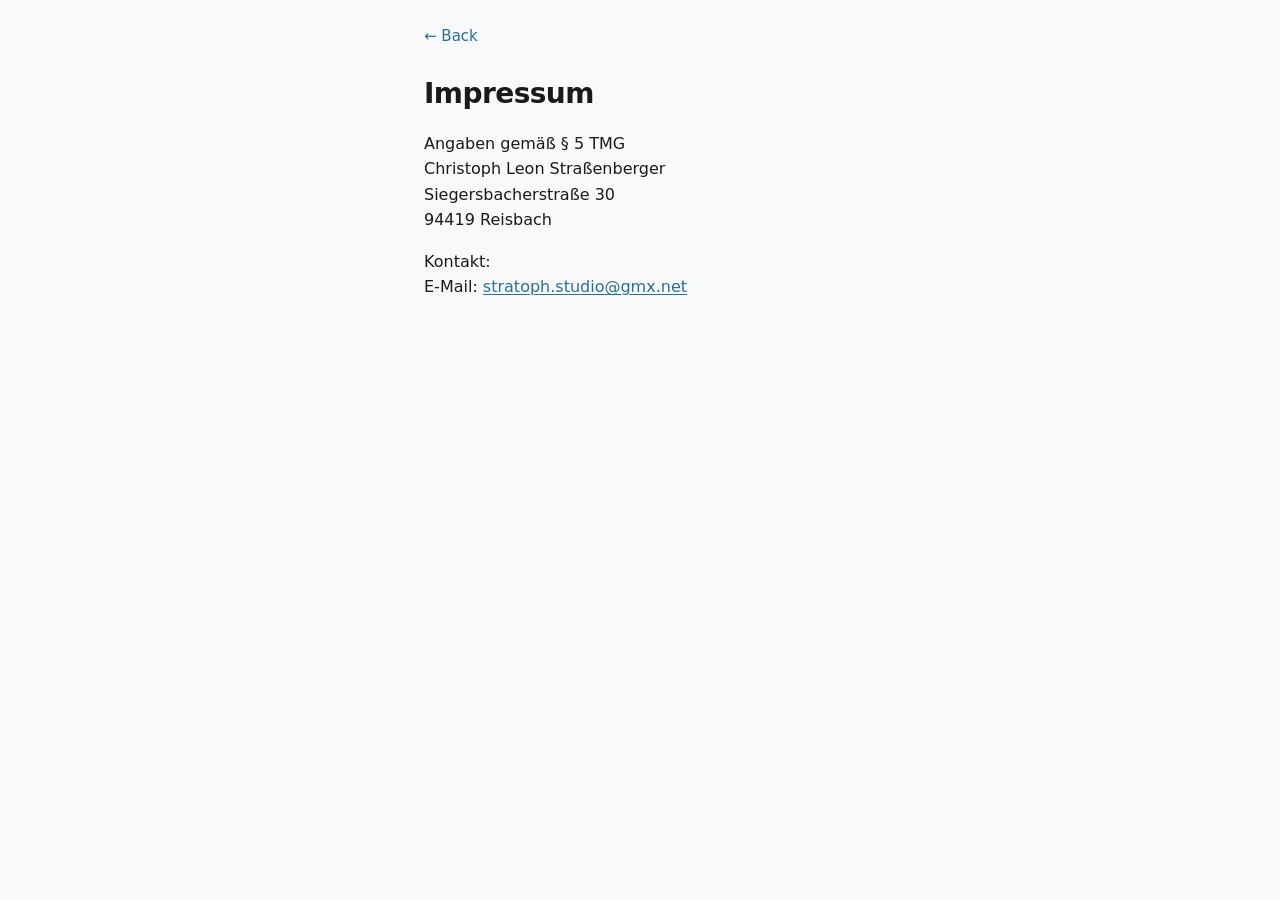
==== impressum.html @ 256dd837 "Add files via upload" ====
<!DOCTYPE html>
<html lang="de">
  <head>
    <meta charset="UTF-8" />
    <meta name="viewport" content="width=device-width, initial-scale=1" />
    <meta name="robots" content="noindex" />
    <title>Impressum — REP</title>
    <style>
      :root {
        --bg: #f8f9fa;
        --primary: #2a6f97;
        --accent: #4ecda4;
        --text: #1a1a1a;
        --text-muted: #5c6670;
        --border: #e2e6ea;
        --radius: 16px;
        --max-width: 480px;
      }

      *,
      *::before,
      *::after {
        box-sizing: border-box;
      }

      html {
        -webkit-text-size-adjust: 100%;
      }

      body {
        margin: 0;
        min-height: 100dvh;
        display: flex;
        flex-direction: column;
        align-items: center;
        background: var(--bg);
        color: var(--text);
        font-family:
          system-ui,
          -apple-system,
          BlinkMacSystemFont,
          'Segoe UI',
          Roboto,
          'Helvetica Neue',
          Arial,
          sans-serif;
        font-size: 16px;
        line-height: 1.5;
        -webkit-font-smoothing: antialiased;
      }

      .page {
        width: 100%;
        max-width: var(--max-width);
        padding: 24px 24px 48px;
      }

      .back-link {
        display: inline-block;
        margin-bottom: 28px;
        font-size: 0.9375rem;
        font-weight: 500;
        color: var(--primary);
        text-decoration: none;
      }

      .back-link:hover {
        text-decoration: underline;
      }

      .back-link:focus-visible {
        outline: 2px solid var(--accent);
        outline-offset: 2px;
        border-radius: 4px;
      }

      .legal-content {
        text-align: left;
        line-height: 1.6;
        color: var(--text);
      }

      .legal-content h1 {
        margin: 0 0 1.25rem;
        font-size: 1.75rem;
        font-weight: 700;
        letter-spacing: -0.02em;
        line-height: 1.25;
        color: var(--text);
      }

      .legal-content p {
        margin: 0 0 1rem;
        color: var(--text);
      }

      .legal-content a {
        color: var(--primary);
        text-decoration: underline;
        text-underline-offset: 2px;
      }

      .legal-content a:hover {
        color: #245f82;
      }
    </style>
  </head>
  <body>
    <main class="page">
      <a class="back-link" href="index.html">← Back</a>

      <article class="legal-content">
        <h1>Impressum</h1>
        <p>
          Angaben gemäß § 5 TMG<br />
          Christoph Leon Straßenberger<br />
          Siegersbacherstraße 30<br />
          94419 Reisbach
        </p>
        <p>
          Kontakt:<br />
          E-Mail:
          <a href="mailto:stratoph.studio@gmx.net">stratoph.studio@gmx.net</a>
        </p>
      </article>
    </main>
  </body>
</html>
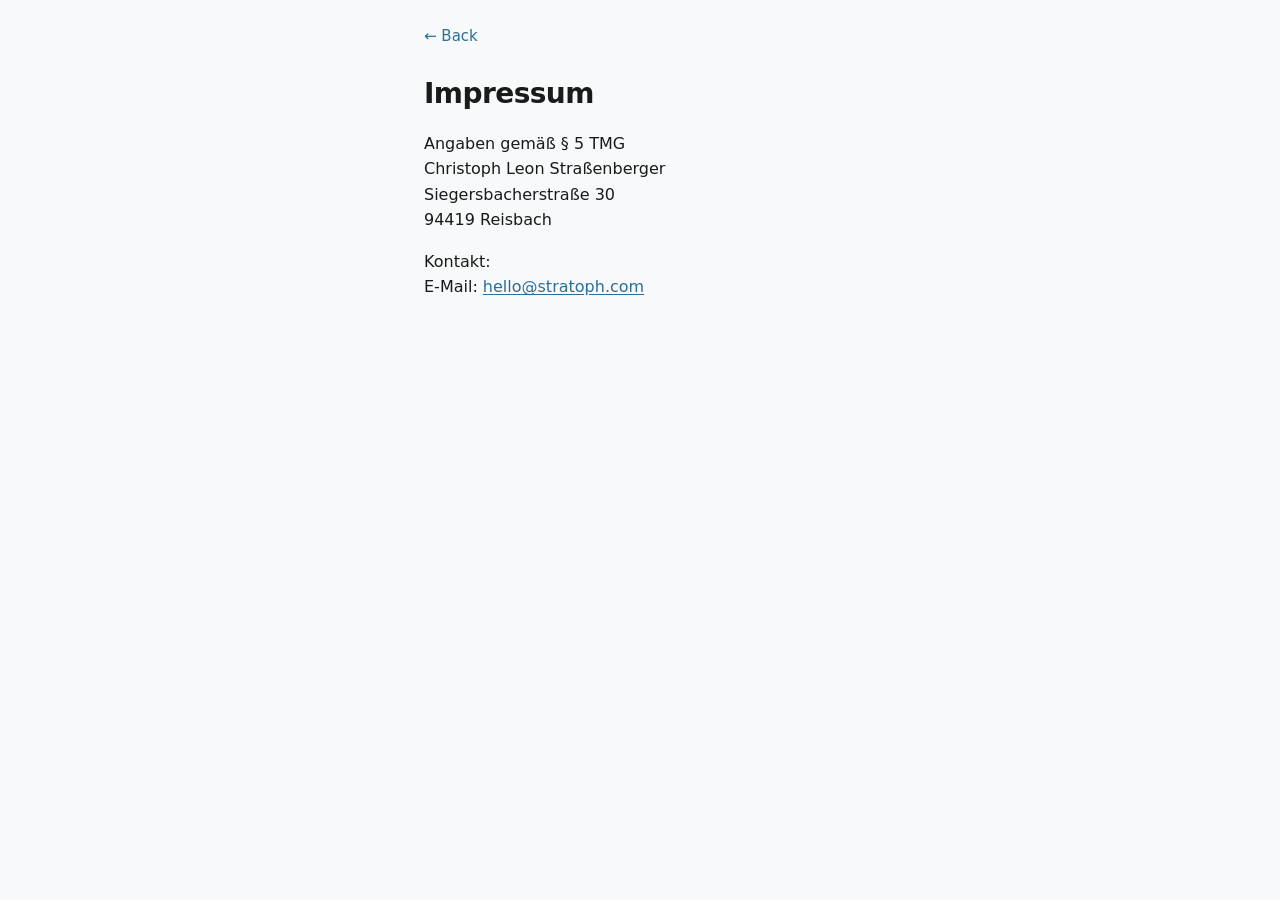
==== commit 9aa0f980: "Update impressum.html" ====
--- a/impressum.html
+++ b/impressum.html
@@ -120,7 +120,7 @@
         <p>
           Kontakt:<br />
           E-Mail:
-          <a href="mailto:stratoph.studio@gmx.net">stratoph.studio@gmx.net</a>
+          <a href="mailto:hello@stratoph.com">hello@stratoph.com</a>
         </p>
       </article>
     </main>
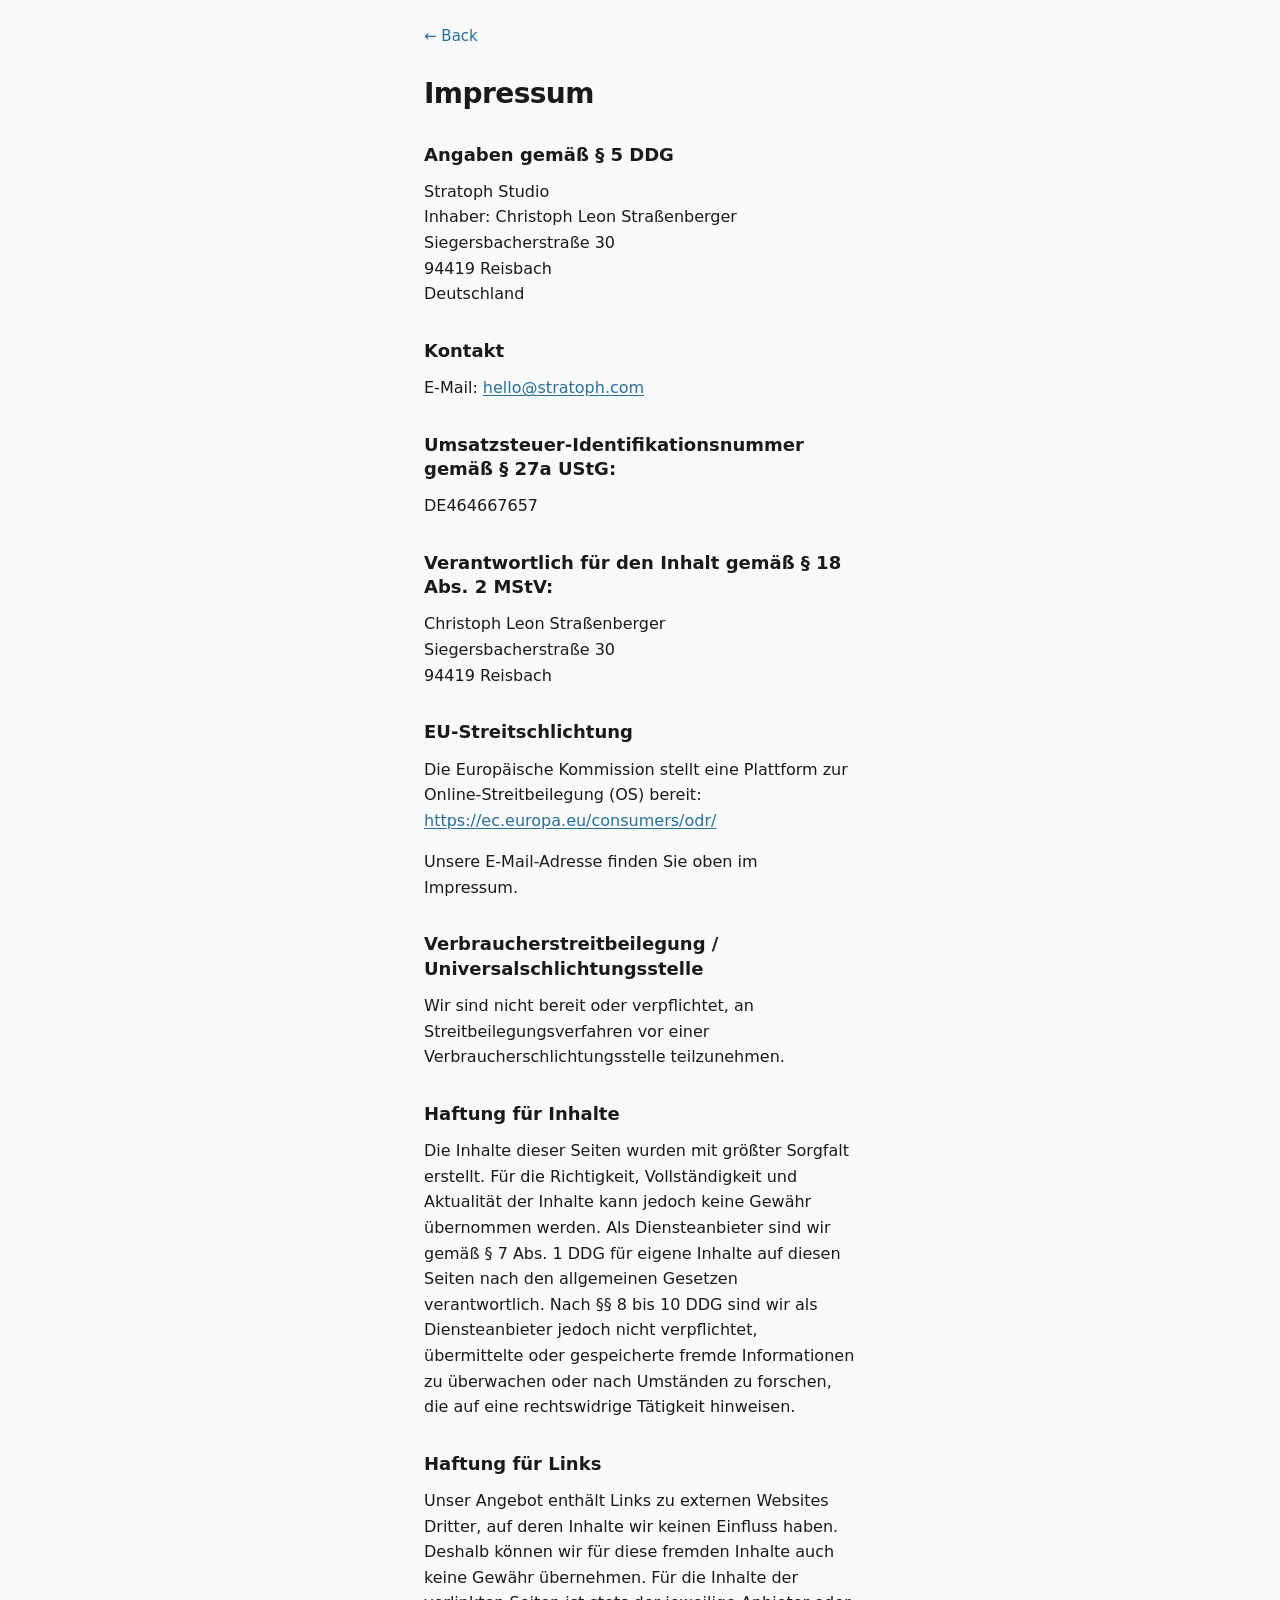
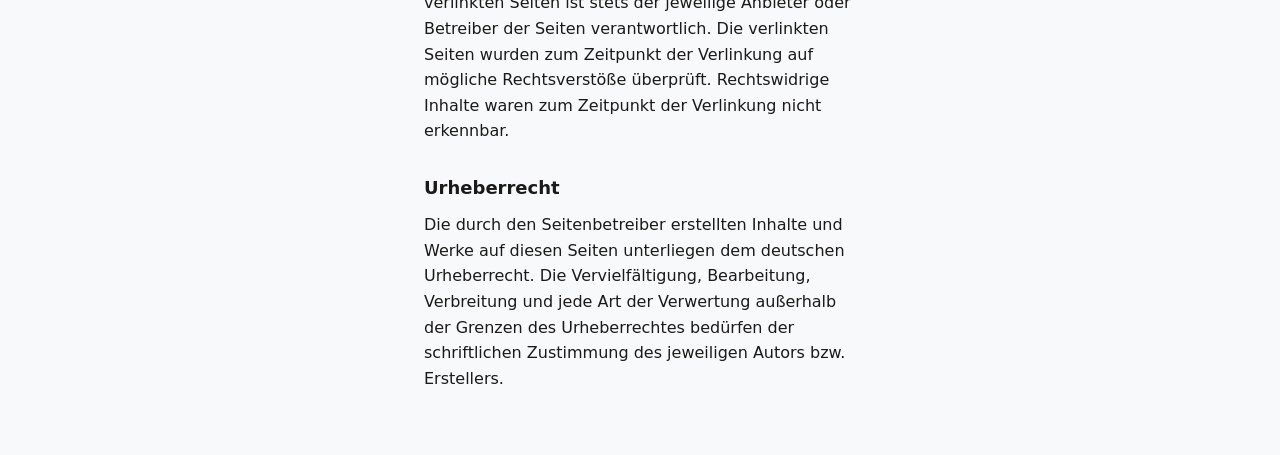
==== commit 8904fa24: "Add files via upload" ====
--- a/impressum.html
+++ b/impressum.html
@@ -89,6 +89,14 @@
         color: var(--text);
       }
 
+      .legal-content h2 {
+        margin: 2rem 0 0.75rem;
+        font-size: 1.125rem;
+        font-weight: 700;
+        color: var(--text);
+        line-height: 1.35;
+      }
+
       .legal-content p {
         margin: 0 0 1rem;
         color: var(--text);
@@ -111,16 +119,72 @@
 
       <article class="legal-content">
         <h1>Impressum</h1>
+
+        <h2>Angaben gemäß § 5 DDG</h2>
         <p>
-          Angaben gemäß § 5 TMG<br />
+          Stratoph Studio<br />
+          Inhaber: Christoph Leon Straßenberger<br />
+          Siegersbacherstraße 30<br />
+          94419 Reisbach<br />
+          Deutschland
+        </p>
+
+        <h2>Kontakt</h2>
+        <p>
+          E-Mail:
+          <a href="mailto:hello@stratoph.com">hello@stratoph.com</a>
+        </p>
+
+        <h2>Umsatzsteuer-Identifikationsnummer gemäß § 27a UStG:</h2>
+        <p>DE464667657</p>
+
+        <h2>Verantwortlich für den Inhalt gemäß § 18 Abs. 2 MStV:</h2>
+        <p>
           Christoph Leon Straßenberger<br />
           Siegersbacherstraße 30<br />
           94419 Reisbach
         </p>
+
+        <h2>EU-Streitschlichtung</h2>
         <p>
-          Kontakt:<br />
-          E-Mail:
-          <a href="mailto:hello@stratoph.com">hello@stratoph.com</a>
+          Die Europäische Kommission stellt eine Plattform zur Online-Streitbeilegung (OS) bereit:
+          <a href="https://ec.europa.eu/consumers/odr/">https://ec.europa.eu/consumers/odr/</a>
+        </p>
+        <p>Unsere E-Mail-Adresse finden Sie oben im Impressum.</p>
+
+        <h2>Verbraucherstreitbeilegung / Universalschlichtungsstelle</h2>
+        <p>
+          Wir sind nicht bereit oder verpflichtet, an Streitbeilegungsverfahren vor einer
+          Verbraucherschlichtungsstelle teilzunehmen.
+        </p>
+
+        <h2>Haftung für Inhalte</h2>
+        <p>
+          Die Inhalte dieser Seiten wurden mit größter Sorgfalt erstellt. Für die Richtigkeit,
+          Vollständigkeit und Aktualität der Inhalte kann jedoch keine Gewähr übernommen werden.
+          Als Diensteanbieter sind wir gemäß § 7 Abs. 1 DDG für eigene Inhalte auf diesen Seiten
+          nach den allgemeinen Gesetzen verantwortlich. Nach §§ 8 bis 10 DDG sind wir als
+          Diensteanbieter jedoch nicht verpflichtet, übermittelte oder gespeicherte fremde
+          Informationen zu überwachen oder nach Umständen zu forschen, die auf eine rechtswidrige
+          Tätigkeit hinweisen.
+        </p>
+
+        <h2>Haftung für Links</h2>
+        <p>
+          Unser Angebot enthält Links zu externen Websites Dritter, auf deren Inhalte wir keinen
+          Einfluss haben. Deshalb können wir für diese fremden Inhalte auch keine Gewähr
+          übernehmen. Für die Inhalte der verlinkten Seiten ist stets der jeweilige Anbieter oder
+          Betreiber der Seiten verantwortlich. Die verlinkten Seiten wurden zum Zeitpunkt der
+          Verlinkung auf mögliche Rechtsverstöße überprüft. Rechtswidrige Inhalte waren zum
+          Zeitpunkt der Verlinkung nicht erkennbar.
+        </p>
+
+        <h2>Urheberrecht</h2>
+        <p>
+          Die durch den Seitenbetreiber erstellten Inhalte und Werke auf diesen Seiten unterliegen
+          dem deutschen Urheberrecht. Die Vervielfältigung, Bearbeitung, Verbreitung und jede Art
+          der Verwertung außerhalb der Grenzen des Urheberrechtes bedürfen der schriftlichen
+          Zustimmung des jeweiligen Autors bzw. Erstellers.
         </p>
       </article>
     </main>
